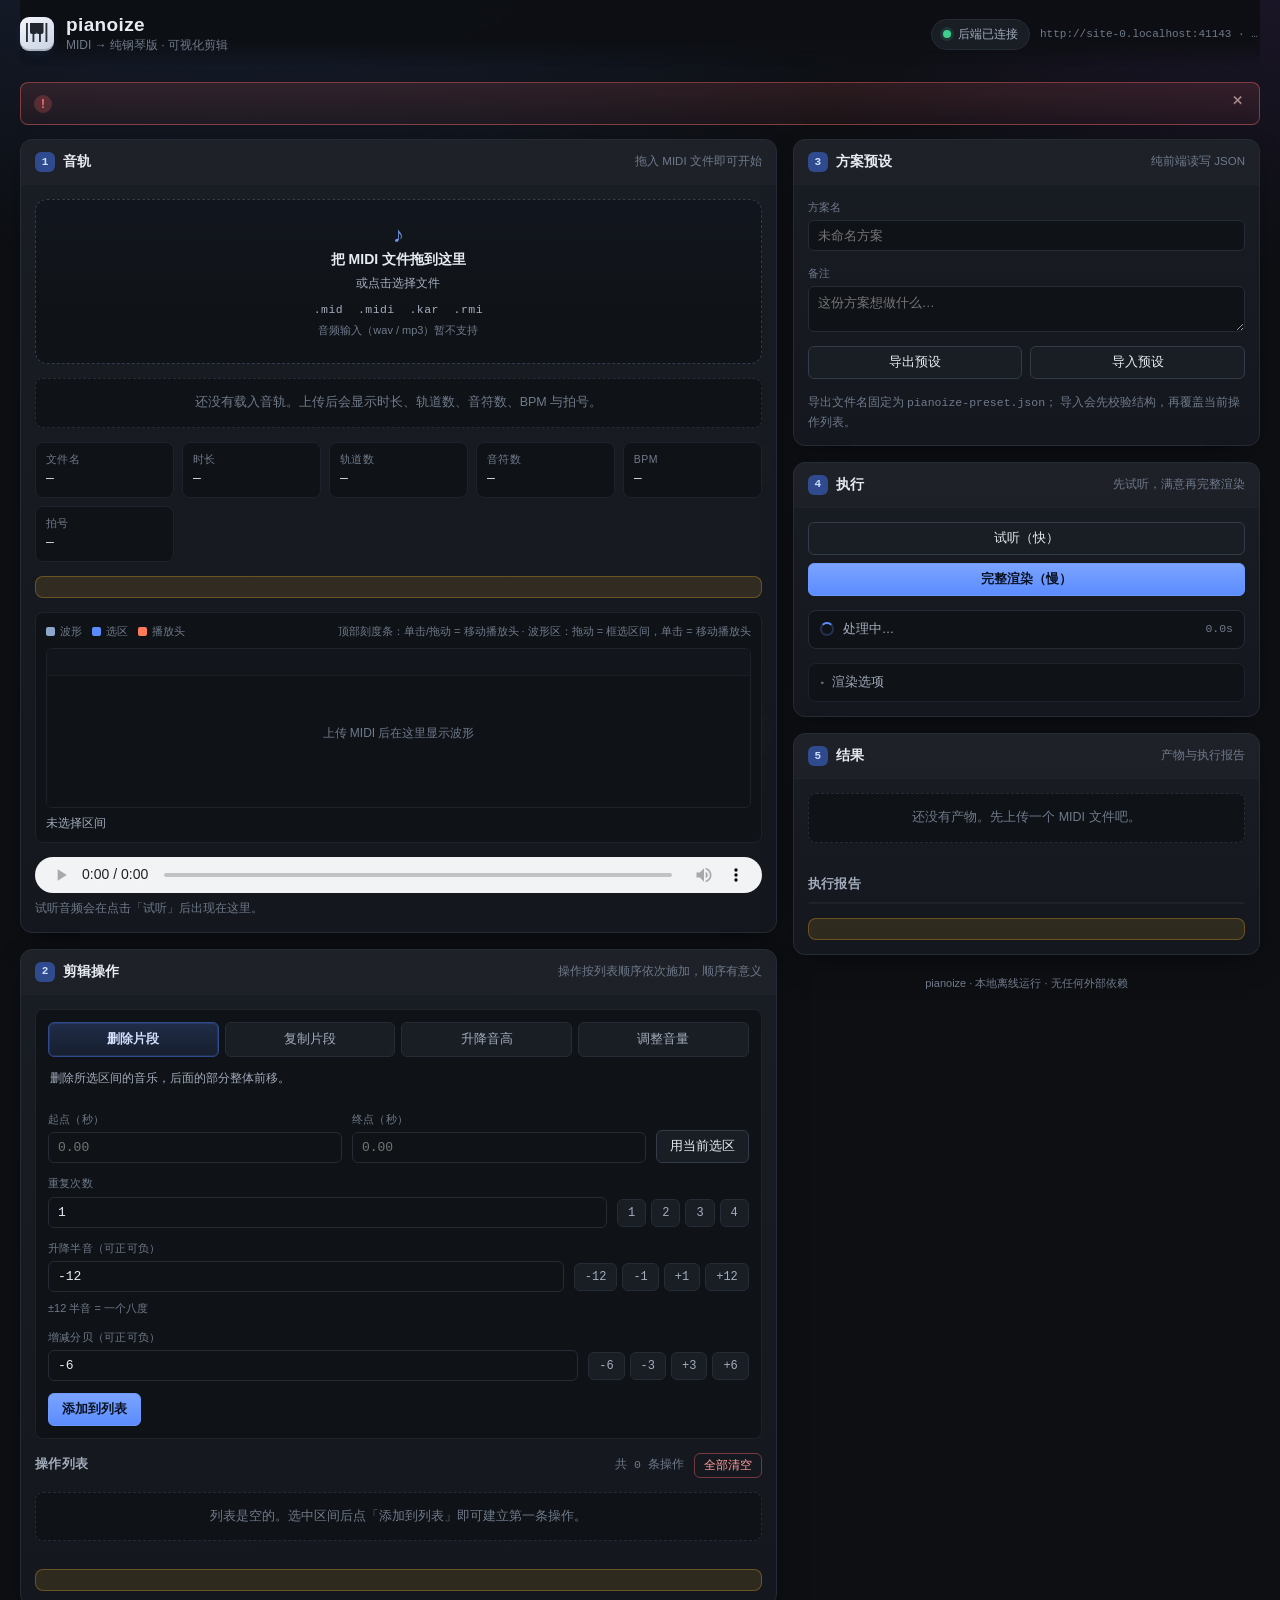
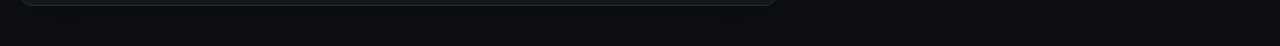
==== src/pianoize/web/static/index.html @ 484fc8a0 "﻿feat: 图形界面 + DIY 剪辑（0.2.0） 从命令行工具升级为可发布的桌面应用。  新增图形界面（pianoize-gui）： - 本地 Web UI，界面由内置 http.server " ====
<!DOCTYPE html>
<html lang="zh-CN">
<head>
<meta charset="UTF-8" />
<meta name="viewport" content="width=device-width, initial-scale=1, viewport-fit=cover" />
<title>pianoize · MIDI 转纯钢琴版</title>

<!--
  ============================================================================
  本页面必须完全离线可用：
    * 不引用任何 CDN / 外部字体 / 外部图片 / 外部 JS 库
    * 只使用同目录下的 app.css 与 app.js（相对路径）
  静态资源全部由 Python 后端原样发出，因此 API 一律走同源相对路径。
  ============================================================================
-->

<!-- 仅当本页面被 file:// 直接打开（脱离后端）时，才用这个回退地址探测后端。
     正常使用方式是让后端把本页面发出来，那时这段配置不会被使用。 -->
<meta name="pianoize-backend" content="127.0.0.1:8765" />

<!-- data: 空图标，避免浏览器自动去请求不存在的 favicon（不引入任何外部资源） -->
<link rel="icon" href="data:," />

<link rel="stylesheet" href="app.css" />
</head>

<body>
<div class="app-shell">

  <!-- ======================= 顶部 ======================= -->
  <header class="app-header">
    <div class="brand">
      <span class="brand-mark" aria-hidden="true"></span>
      <span class="brand-text">
        <span class="brand-name">pianoize</span>
        <span class="brand-sub">MIDI → 纯钢琴版 · 可视化剪辑</span>
      </span>
    </div>

    <div class="header-right">
      <!-- 后端连通状态：进入页面时探测一次，点击可重新探测 -->
      <button type="button" class="conn is-unknown" id="conn" title="点击重新探测后端">
        <span class="conn-dot" aria-hidden="true"></span>
        <span class="conn-text" id="conn-text">正在检测后端…</span>
      </button>
      <span class="conn-detail mono" id="conn-detail"></span>
    </div>
  </header>

  <!-- ======================= 全局提示 ======================= -->
  <div class="alert alert-error" id="alert-error" role="alert" hidden>
    <span class="alert-icon" aria-hidden="true">!</span>
    <span class="alert-text" id="alert-error-text"></span>
    <button type="button" class="alert-close" id="alert-error-close" aria-label="关闭错误提示">✕</button>
  </div>

  <main class="layout">

    <!-- =================== 左列：音轨 + 操作 =================== -->
    <div class="col col-main">

      <!-- ---------- 1. 音轨 ---------- -->
      <section class="card" id="card-track">
        <div class="card-head">
          <h2 class="card-title"><span class="card-badge">1</span>音轨</h2>
          <span class="card-hint">拖入 MIDI 文件即可开始</span>
        </div>

        <div class="card-body">

          <!-- 拖拽 / 点击上传区 -->
          <div class="dropzone" id="dropzone" tabindex="0" role="button"
               aria-label="拖拽或点击选择 MIDI 文件">
            <span class="dropzone-icon" aria-hidden="true">♪</span>
            <span class="dropzone-title">把 MIDI 文件拖到这里</span>
            <span class="dropzone-sub">或点击选择文件</span>
            <span class="dropzone-formats mono">.mid&nbsp; .midi&nbsp; .kar&nbsp; .rmi</span>
            <span class="dropzone-note">音频输入（wav / mp3）暂不支持</span>
            <!-- 原生文件选择框，隐藏起来由上面的区域代理点击 -->
            <input type="file" id="file-input" accept=".mid,.midi,.kar,.rmi"
                   class="sr-only" tabindex="-1" />
          </div>

          <!-- 上传进度（只在传大文件时短暂可见） -->
          <div class="progress" id="upload-progress" hidden>
            <div class="progress-bar" id="upload-progress-bar"></div>
          </div>

          <!-- 音轨元信息 -->
          <div class="empty-state" id="meta-empty">
            还没有载入音轨。上传后会显示时长、轨道数、音符数、BPM 与拍号。
          </div>

          <div class="meta-grid" id="meta-grid" hidden>
            <div class="meta-item">
              <span class="meta-label">文件名</span>
              <span class="meta-value mono" id="meta-filename">—</span>
            </div>
            <div class="meta-item">
              <span class="meta-label">时长</span>
              <span class="meta-value mono" id="meta-duration">—</span>
            </div>
            <div class="meta-item">
              <span class="meta-label">轨道数</span>
              <span class="meta-value mono" id="meta-tracks">—</span>
            </div>
            <div class="meta-item">
              <span class="meta-label">音符数</span>
              <span class="meta-value mono" id="meta-notes">—</span>
            </div>
            <div class="meta-item">
              <span class="meta-label">BPM</span>
              <span class="meta-value mono" id="meta-bpm">—</span>
            </div>
            <div class="meta-item">
              <span class="meta-label">拍号</span>
              <span class="meta-value mono" id="meta-timesig">—</span>
            </div>
          </div>

          <!-- 重复轨检测结果 -->
          <div class="dup-list" id="dup-list" hidden></div>

          <!-- 波形 -->
          <div class="wave-wrap">
            <div class="wave-toolbar">
              <span class="wave-legend">
                <span class="legend-item"><i class="legend-swatch sw-wave"></i>波形</span>
                <span class="legend-item"><i class="legend-swatch sw-sel"></i>选区</span>
                <span class="legend-item"><i class="legend-swatch sw-head"></i>播放头</span>
              </span>
              <span class="wave-help">
                顶部刻度条：单击/拖动 = 移动播放头 ·
                波形区：拖动 = 框选区间，单击 = 移动播放头
              </span>
            </div>
            <!-- 波形画布：按 devicePixelRatio 缩放绘制 -->
            <canvas id="wave-canvas" class="wave-canvas" height="160"
                    aria-label="MIDI 波形，可点击定位与框选区间"></canvas>
            <div class="selection-info mono" id="selection-info">未选择区间</div>
          </div>

          <!-- 播放器 -->
          <div class="transport">
            <audio id="player" controls preload="metadata"></audio>
            <p class="transport-note" id="transport-note">
              试听音频会在点击「试听」后出现在这里。
            </p>
          </div>

        </div>
      </section>

      <!-- ---------- 2. 剪辑操作 ---------- -->
      <section class="card" id="card-ops">
        <div class="card-head">
          <h2 class="card-title"><span class="card-badge">2</span>剪辑操作</h2>
          <span class="card-hint">操作按列表顺序依次施加，顺序有意义</span>
        </div>

        <div class="card-body">

          <!-- 新建操作 -->
          <div class="op-builder">
            <div class="kind-tabs" id="kind-tabs" role="group" aria-label="操作类型">
              <button type="button" class="kind-tab is-active" data-kind="trim">删除片段</button>
              <button type="button" class="kind-tab" data-kind="duplicate">复制片段</button>
              <button type="button" class="kind-tab" data-kind="pitch">升降音高</button>
              <button type="button" class="kind-tab" data-kind="volume">调整音量</button>
            </div>

            <div class="kind-desc" id="kind-desc">
              删除所选区间的音乐，后面的部分整体前移。
            </div>
            <!-- 实时预览：把当前表单值换算成将要发给后端的操作描述 -->
            <div class="kind-note mono" id="op-preview"></div>

            <div class="field-row">
              <label class="field">
                <span class="field-label">起点（秒）</span>
                <input type="number" class="num-input mono" id="op-start"
                       step="0.01" min="0" placeholder="0.00" inputmode="decimal" />
              </label>
              <label class="field">
                <span class="field-label">终点（秒）</span>
                <input type="number" class="num-input mono" id="op-end"
                       step="0.01" min="0" placeholder="0.00" inputmode="decimal" />
              </label>
              <button type="button" class="btn btn-ghost btn-inline" id="btn-use-selection"
                      title="把波形上框选的区间填入起点/终点">
                用当前选区
              </button>
            </div>

            <!-- duplicate 专属：重复次数 -->
            <div class="kind-extra" data-for="duplicate" hidden>
              <div class="field-row">
                <label class="field">
                  <span class="field-label">重复次数</span>
                  <input type="number" class="num-input mono" id="op-repeat"
                         step="1" min="1" value="1" inputmode="numeric" />
                </label>
                <div class="quick-row">
                  <button type="button" class="quick-btn" data-target="op-repeat" data-value="1">1</button>
                  <button type="button" class="quick-btn" data-target="op-repeat" data-value="2">2</button>
                  <button type="button" class="quick-btn" data-target="op-repeat" data-value="3">3</button>
                  <button type="button" class="quick-btn" data-target="op-repeat" data-value="4">4</button>
                </div>
              </div>
            </div>

            <!-- pitch 专属：半音数 -->
            <div class="kind-extra" data-for="pitch" hidden>
              <div class="field-row">
                <label class="field">
                  <span class="field-label">升降半音（可正可负）</span>
                  <input type="number" class="num-input mono" id="op-semitones"
                         step="1" value="-12" inputmode="numeric" />
                </label>
                <div class="quick-row">
                  <button type="button" class="quick-btn" data-target="op-semitones" data-value="-12">-12</button>
                  <button type="button" class="quick-btn" data-target="op-semitones" data-value="-1">-1</button>
                  <button type="button" class="quick-btn" data-target="op-semitones" data-value="1">+1</button>
                  <button type="button" class="quick-btn" data-target="op-semitones" data-value="12">+12</button>
                </div>
              </div>
              <div class="kind-note" id="semitone-note">±12 半音 = 一个八度</div>
            </div>

            <!-- volume 专属：分贝数 -->
            <div class="kind-extra" data-for="volume" hidden>
              <div class="field-row">
                <label class="field">
                  <span class="field-label">增减分贝（可正可负）</span>
                  <input type="number" class="num-input mono" id="op-db"
                         step="0.5" value="-6" inputmode="decimal" />
                </label>
                <div class="quick-row">
                  <button type="button" class="quick-btn" data-target="op-db" data-value="-6">-6</button>
                  <button type="button" class="quick-btn" data-target="op-db" data-value="-3">-3</button>
                  <button type="button" class="quick-btn" data-target="op-db" data-value="3">+3</button>
                  <button type="button" class="quick-btn" data-target="op-db" data-value="6">+6</button>
                </div>
              </div>
            </div>

            <div class="builder-actions">
              <button type="button" class="btn btn-primary" id="btn-add-op">添加到列表</button>
              <span class="form-error" id="op-error"></span>
            </div>
          </div>

          <!-- 操作列表 -->
          <div class="op-list-head">
            <h3 class="sub-title">操作列表</h3>
            <span class="ops-summary" id="ops-summary">共 0 条操作</span>
            <button type="button" class="btn btn-danger btn-small" id="btn-clear-ops">
              全部清空
            </button>
          </div>

          <div class="empty-state" id="op-empty">
            列表是空的。选中区间后点「添加到列表」即可建立第一条操作。
          </div>

          <div class="op-list" id="op-list"></div>

          <!-- 客户端预校验提示（与后端 validate_against_duration 同口径） -->
          <div class="warn-box" id="op-warnings" hidden></div>

        </div>
      </section>

    </div>

    <!-- =================== 右列：预设 + 执行 + 结果 =================== -->
    <div class="col col-side">

      <!-- ---------- 3. 方案预设 ---------- -->
      <section class="card">
        <div class="card-head">
          <h2 class="card-title"><span class="card-badge">3</span>方案预设</h2>
          <span class="card-hint">纯前端读写 JSON</span>
        </div>
        <div class="card-body">
          <label class="field">
            <span class="field-label">方案名</span>
            <input type="text" id="preset-name" placeholder="未命名方案" />
          </label>
          <label class="field">
            <span class="field-label">备注</span>
            <textarea id="preset-note" rows="2" placeholder="这份方案想做什么…"></textarea>
          </label>
          <div class="preset-actions">
            <button type="button" class="btn btn-ghost" id="btn-export-preset">导出预设</button>
            <button type="button" class="btn btn-ghost" id="btn-import-preset">导入预设</button>
            <input type="file" id="preset-file" accept=".json,application/json"
                   class="sr-only" tabindex="-1" />
          </div>
          <p class="card-foot">
            导出文件名固定为 <span class="mono">pianoize-preset.json</span>；
            导入会先校验结构，再覆盖当前操作列表。
          </p>
        </div>
      </section>

      <!-- ---------- 4. 执行 ---------- -->
      <section class="card">
        <div class="card-head">
          <h2 class="card-title"><span class="card-badge">4</span>执行</h2>
          <span class="card-hint">先试听，满意再完整渲染</span>
        </div>
        <div class="card-body">

          <div class="exec-actions">
            <button type="button" class="btn btn-ghost btn-block" id="btn-preview">
              试听（快）
            </button>
            <button type="button" class="btn btn-primary btn-block" id="btn-render">
              完整渲染（慢）
            </button>
          </div>

          <!-- 忙碌状态 -->
          <div class="busy" id="busy" hidden>
            <span class="spinner" aria-hidden="true"></span>
            <span class="busy-text" id="busy-text">处理中…</span>
            <span class="busy-timer mono" id="busy-timer">0.0s</span>
          </div>

          <!-- 渲染选项（折叠面板） -->
          <details class="options">
            <summary>渲染选项</summary>
            <div class="opt-body">

              <div class="opt-group">
                <span class="opt-label">输出格式</span>
                <div class="check-row">
                  <label class="check-item"><input type="checkbox" name="fmt" value="mp3" checked /><span>mp3</span></label>
                  <label class="check-item"><input type="checkbox" name="fmt" value="flac" /><span>flac</span></label>
                  <label class="check-item"><input type="checkbox" name="fmt" value="wav" /><span>wav</span></label>
                  <label class="check-item"><input type="checkbox" name="fmt" value="ogg" /><span>ogg</span></label>
                </div>
              </div>

              <div class="opt-grid">
                <label class="field">
                  <span class="field-label">位深</span>
                  <select id="opt-bitdepth">
                    <option value="16">16 bit</option>
                    <option value="24" selected>24 bit</option>
                  </select>
                </label>

                <label class="field">
                  <span class="field-label">目标响度</span>
                  <select id="opt-lufs">
                    <option value="-9">-9 LUFS（响）</option>
                    <option value="-14" selected>-14 LUFS（标准）</option>
                    <option value="-16">-16 LUFS（保守）</option>
                    <option value="-23">-23 LUFS（广播）</option>
                  </select>
                </label>

                <label class="field">
                  <span class="field-label">钢琴音色</span>
                  <select id="opt-piano">
                    <option value="piano" selected>piano（标准）</option>
                    <option value="bright">bright（明亮）</option>
                    <option value="rhodes">rhodes（电钢）</option>
                    <option value="harpsichord">harpsichord（拨弦古钢琴）</option>
                    <option value="clav">clav（击弦古钢琴）</option>
                  </select>
                </label>

                <label class="field">
                  <span class="field-label">重复轨处理</span>
                  <select id="opt-dropdup">
                    <option value="auto" selected>auto（自动去重）</option>
                    <option value="none">none（全部保留）</option>
                  </select>
                </label>
              </div>

              <div class="check-row">
                <label class="check-item"><input type="checkbox" id="opt-score" checked /><span>导出乐谱 PDF</span></label>
                <label class="check-item"><input type="checkbox" id="opt-pdf" checked /><span>生成排版 PDF</span></label>
              </div>

              <p class="card-foot">
                「试听」只出音频，速度快；「完整渲染」会连同音频、MIDI、乐谱一起产出，可能需要几十秒。
              </p>
            </div>
          </details>

        </div>
      </section>

      <!-- ---------- 5. 结果 ---------- -->
      <section class="card">
        <div class="card-head">
          <h2 class="card-title"><span class="card-badge">5</span>结果</h2>
          <span class="card-hint">产物与执行报告</span>
        </div>
        <div class="card-body">

          <div class="empty-state" id="result-empty">
            还没有产物。执行「试听」或「完整渲染」后会列在这里。
          </div>

          <div class="result-files" id="result-files" hidden></div>

          <div class="result-score" id="result-score" hidden>
            <button type="button" class="btn btn-ghost btn-block" id="btn-open-score">
              打开乐谱 PDF
            </button>
          </div>

          <!-- 执行报告：把后端返回的 report 数组渲染成表格 -->
          <div class="report-wrap" id="report-wrap" hidden>
            <h3 class="sub-title">执行报告</h3>
            <div class="table-scroll">
              <table class="report-table" id="report-table"></table>
            </div>
          </div>

          <!-- 警告 -->
          <div class="warn-box" id="warnings-wrap" hidden></div>

          <!-- 渲染日志 -->
          <details class="log-details" id="log-wrap" hidden>
            <summary>渲染日志</summary>
            <pre class="log-box mono" id="log-text"></pre>
          </details>

        </div>
      </section>

      <p class="app-foot">
        pianoize · 本地离线运行 · 无任何外部依赖
      </p>

    </div>
  </main>
</div>

<!-- 轻量浮层提示 -->
<div class="toast" id="toast" role="status" aria-live="polite" hidden></div>

<script src="app.js" defer></script>
</body>
</html>
---- src/pianoize/web/static/app.css ----
/* ============================================================================
 * pianoize · 深色主题样式
 *
 * 设计原则：
 *   1. 只用系统字体与 CSS 绘制，零外部资源（可完全离线运行）。
 *   2. 所有颜色、圆角、间距集中在 :root 变量里，方便统一改主题。
 *   3. 布局用 grid + minmax，窄屏自动塌成单列。
 *
 * 注意：app.js 绘制波形时会用 getComputedStyle 读取下面 --wave-* / --sel-* /
 *      --playhead 等变量，所以「配色只在这一个文件里改」这一点是成立的。
 * ========================================================================== */

:root {
  /* ---- 底色层次：越往上层越亮 ---- */
  --bg:            #0d0f13;
  --bg-grad:       radial-gradient(1200px 600px at 18% -12%, #172033 0%, transparent 62%),
                   radial-gradient(900px 500px at 100% 0%, #1a1526 0%, transparent 55%);
  --panel:         #14171d;
  --panel-2:       #191d24;
  --panel-3:       #1f242c;
  --panel-inset:   #0f1216;

  /* ---- 描边 ---- */
  --border:        #262c36;
  --border-soft:   #1e232b;
  --border-strong: #333b48;

  /* ---- 文字 ---- */
  --text:          #e7ebf2;
  --text-dim:      #a3adbd;
  --text-mute:     #6f7a8b;

  /* ---- 强调色 ---- */
  --accent:        #5b8cff;
  --accent-hi:     #7ba3ff;
  --accent-dim:    #2f4a8f;
  --accent-glow:   rgba(91, 140, 255, 0.28);

  --ok:            #3ecf8e;
  --ok-dim:        rgba(62, 207, 142, 0.14);
  --warn:          #f0b429;
  --warn-dim:      rgba(240, 180, 41, 0.12);
  --err:           #ff6b6b;
  --err-dim:       rgba(255, 107, 107, 0.12);

  /* ---- 波形专用（app.js 会读取这几个） ---- */
  --wave-bg:       #0f1217;
  --wave-bar:      #4a566a;
  --wave-bar-hi:   #8ea6cc;
  --grid-line:     rgba(255, 255, 255, 0.05);
  --axis-text:     #6f7a8b;
  --ruler-bg:      #12161c;
  --playhead:      #ff7a59;
  --played-veil:   rgba(255, 255, 255, 0.045);
  --sel-fill:      rgba(91, 140, 255, 0.20);
  --sel-edge:      #5b8cff;

  /* ---- 形状与阴影 ---- */
  --radius:        12px;
  --radius-sm:     8px;
  --radius-xs:     6px;
  --shadow-1:      0 1px 2px rgba(0, 0, 0, 0.4);
  --shadow-2:      0 10px 30px -12px rgba(0, 0, 0, 0.7);

  /* ---- 字体：全部是系统自带，无外链 ---- */
  --font: -apple-system, BlinkMacSystemFont, "Segoe UI", "Microsoft YaHei UI",
          "Microsoft YaHei", "PingFang SC", "Hiragino Sans GB", "Source Han Sans SC",
          "Noto Sans CJK SC", sans-serif;
  --mono: ui-monospace, SFMono-Regular, "SF Mono", Consolas, "Cascadia Mono",
          "Liberation Mono", "Courier New", monospace;
}

/* ============================ 基础重置 ============================ */

*, *::before, *::after { box-sizing: border-box; }

html, body { height: 100%; }

body {
  margin: 0;
  background-color: var(--bg);
  background-image: var(--bg-grad);
  background-repeat: no-repeat;
  background-attachment: fixed;
  color: var(--text);
  font-family: var(--font);
  font-size: 14px;
  line-height: 1.55;
  -webkit-font-smoothing: antialiased;
  text-rendering: optimizeLegibility;
}

h1, h2, h3, p { margin: 0; }

button { font-family: inherit; font-size: inherit; }

/* 统一可见焦点环，键盘操作时才有存在感 */
:focus-visible {
  outline: 2px solid var(--accent);
  outline-offset: 2px;
  border-radius: var(--radius-xs);
}

.mono { font-family: var(--mono); font-variant-numeric: tabular-nums; }

/* 视觉隐藏但仍可被辅助技术读到 */
.sr-only {
  position: absolute !important;
  width: 1px; height: 1px;
  padding: 0; margin: -1px;
  overflow: hidden;
  clip: rect(0 0 0 0);
  white-space: nowrap;
  border: 0;
}

/* ============================ 外壳与顶栏 ============================ */

.app-shell {
  max-width: 1560px;
  margin: 0 auto;
  padding: 0 20px 40px;
}

.app-header {
  position: sticky;
  top: 0;
  z-index: 30;
  display: flex;
  align-items: center;
  justify-content: space-between;
  gap: 16px;
  flex-wrap: wrap;
  padding: 14px 0 12px;
  margin-bottom: 16px;
  background: linear-gradient(180deg, rgba(13, 15, 19, 0.96) 62%, rgba(13, 15, 19, 0));
  backdrop-filter: blur(8px);
}

.brand { display: flex; align-items: center; gap: 12px; min-width: 0; }

/* 用纯 CSS 画一个钢琴键样式的小标志 */
.brand-mark {
  position: relative;
  flex: none;
  width: 34px; height: 34px;
  border-radius: 9px;
  background: linear-gradient(150deg, #f4f6fa 0%, #c8d2e4 100%);
  box-shadow: inset 0 -2px 0 rgba(0, 0, 0, 0.18), 0 4px 14px -6px var(--accent-glow);
}
.brand-mark::before {
  content: "";
  position: absolute;
  inset: 6px 6px 9px;
  background-image:
    linear-gradient(90deg, #2a2f3a 0 1.5px, transparent 1.5px 100%);
  background-size: 6.5px 100%;
}
.brand-mark::after {
  content: "";
  position: absolute;
  left: 10px; top: 6px;
  width: 7px; height: 11px;
  border-radius: 0 0 2px 2px;
  background: #22262f;
  box-shadow: 6.5px 0 0 #22262f;
}

.brand-text { display: flex; flex-direction: column; min-width: 0; }
.brand-name {
  font-size: 19px;
  font-weight: 650;
  letter-spacing: 0.02em;
  line-height: 1.15;
}
.brand-sub {
  font-size: 12px;
  color: var(--text-mute);
  white-space: nowrap;
  overflow: hidden;
  text-overflow: ellipsis;
}

.header-right { display: flex; align-items: center; gap: 10px; }

.conn {
  display: inline-flex;
  align-items: center;
  gap: 7px;
  padding: 6px 11px;
  background: var(--panel-2);
  border: 1px solid var(--border);
  border-radius: 999px;
  color: var(--text-dim);
  font-size: 12px;
  cursor: pointer;
  transition: border-color 0.15s, color 0.15s, background 0.15s;
}
.conn:hover { border-color: var(--border-strong); color: var(--text); }

.conn-dot {
  width: 8px; height: 8px;
  border-radius: 50%;
  background: var(--text-mute);
  flex: none;
}
.conn.is-on  .conn-dot { background: var(--ok);   box-shadow: 0 0 0 3px var(--ok-dim); }
.conn.is-off .conn-dot { background: var(--err);  box-shadow: 0 0 0 3px var(--err-dim); }
.conn.is-unknown .conn-dot {
  background: var(--warn);
  animation: pulse 1.4s ease-in-out infinite;
}
@keyframes pulse { 0%, 100% { opacity: 1; } 50% { opacity: 0.3; } }

.conn-detail {
  font-size: 11px;
  color: var(--text-mute);
  max-width: 220px;
  overflow: hidden;
  text-overflow: ellipsis;
  white-space: nowrap;
}

/* ============================ 提示条 ============================ */

.alert {
  display: flex;
  align-items: flex-start;
  gap: 10px;
  margin-bottom: 14px;
  padding: 11px 13px;
  border-radius: var(--radius-sm);
  border: 1px solid var(--border-strong);
  background: var(--panel-2);
  font-size: 13px;
}
.alert-error {
  border-color: rgba(255, 107, 107, 0.42);
  background: linear-gradient(180deg, rgba(255, 107, 107, 0.13), rgba(255, 107, 107, 0.06));
  color: #ffd9d9;
}
.alert-icon {
  flex: none;
  display: grid;
  place-items: center;
  width: 18px; height: 18px;
  margin-top: 1px;
  border-radius: 50%;
  background: rgba(255, 107, 107, 0.22);
  color: var(--err);
  font-weight: 700;
  font-size: 12px;
}
.alert-text { flex: 1; min-width: 0; word-break: break-word; }
.alert-close {
  flex: none;
  background: none;
  border: 0;
  color: inherit;
  opacity: 0.6;
  cursor: pointer;
  padding: 0 2px;
  font-size: 12px;
}
.alert-close:hover { opacity: 1; }

/* ============================ 布局 ============================ */

.layout {
  display: grid;
  grid-template-columns: minmax(0, 1.62fr) minmax(330px, 1fr);
  gap: 16px;
  align-items: start;
}

.col { display: flex; flex-direction: column; gap: 16px; min-width: 0; }
.col-side { position: sticky; top: 72px; }

/* ============================ 卡片 ============================ */

.card {
  background: linear-gradient(180deg, var(--panel-2) 0%, var(--panel) 100%);
  border: 1px solid var(--border);
  border-radius: var(--radius);
  box-shadow: var(--shadow-2);
  overflow: hidden;
}

.card-head {
  display: flex;
  align-items: center;
  gap: 10px;
  flex-wrap: wrap;
  padding: 11px 14px;
  background: rgba(255, 255, 255, 0.018);
  border-bottom: 1px solid var(--border-soft);
}

.card-title {
  display: inline-flex;
  align-items: center;
  gap: 8px;
  font-size: 14px;
  font-weight: 620;
  letter-spacing: 0.01em;
}

.card-badge {
  display: grid;
  place-items: center;
  width: 20px; height: 20px;
  border-radius: 6px;
  background: var(--accent-dim);
  color: #cfe0ff;
  font-size: 11px;
  font-weight: 700;
  font-family: var(--mono);
}

.card-hint {
  margin-left: auto;
  font-size: 11.5px;
  color: var(--text-mute);
}

.card-body {
  display: flex;
  flex-direction: column;
  gap: 14px;
  padding: 14px;
}

.sub-title {
  font-size: 12.5px;
  font-weight: 620;
  color: var(--text-dim);
  text-transform: none;
  letter-spacing: 0.02em;
}

.card-foot {
  font-size: 11.5px;
  line-height: 1.6;
  color: var(--text-mute);
}

.empty-state {
  padding: 14px;
  border: 1px dashed var(--border);
  border-radius: var(--radius-sm);
  background: var(--panel-inset);
  color: var(--text-mute);
  font-size: 12.5px;
  text-align: center;
}

/* ============================ 上传区 ============================ */

.dropzone {
  position: relative;
  display: flex;
  flex-direction: column;
  align-items: center;
  gap: 3px;
  padding: 24px 16px;
  border: 1.5px dashed var(--border-strong);
  border-radius: var(--radius);
  background:
    linear-gradient(180deg, rgba(91, 140, 255, 0.04), transparent 70%),
    var(--panel-inset);
  cursor: pointer;
  text-align: center;
  transition: border-color 0.16s, background 0.16s, transform 0.16s;
}
.dropzone:hover { border-color: var(--accent-dim); }

/* 拖拽悬停高亮 */
.dropzone.is-over {
  border-color: var(--accent);
  background:
    linear-gradient(180deg, rgba(91, 140, 255, 0.16), rgba(91, 140, 255, 0.04)),
    var(--panel-inset);
  transform: translateY(-1px);
  box-shadow: 0 0 0 4px var(--accent-glow);
}
.dropzone.is-busy { opacity: 0.6; pointer-events: none; }

.dropzone-icon {
  font-size: 22px;
  line-height: 1;
  color: var(--accent-hi);
  opacity: 0.9;
}
.dropzone-title { font-size: 14px; font-weight: 600; }
.dropzone-sub { font-size: 12px; color: var(--text-dim); }
.dropzone-formats {
  margin-top: 6px;
  font-size: 11.5px;
  color: var(--text-dim);
  letter-spacing: 0.04em;
}
.dropzone-note { font-size: 11px; color: var(--text-mute); }

/* ============================ 进度条 ============================ */

.progress {
  height: 5px;
  border-radius: 999px;
  background: var(--panel-inset);
  overflow: hidden;
  border: 1px solid var(--border-soft);
}
.progress-bar {
  height: 100%;
  width: 0%;
  border-radius: 999px;
  background: linear-gradient(90deg, var(--accent), var(--accent-hi));
  transition: width 0.15s linear;
}

/* ============================ 元信息 ============================ */

.meta-grid {
  display: grid;
  grid-template-columns: repeat(auto-fit, minmax(128px, 1fr));
  gap: 8px;
}
.meta-item {
  display: flex;
  flex-direction: column;
  gap: 2px;
  padding: 8px 10px;
  border-radius: var(--radius-sm);
  background: var(--panel-inset);
  border: 1px solid var(--border-soft);
  min-width: 0;
}
.meta-label { font-size: 10.5px; color: var(--text-mute); letter-spacing: 0.04em; }
.meta-value {
  font-size: 13px;
  color: var(--text);
  white-space: nowrap;
  overflow: hidden;
  text-overflow: ellipsis;
}

/* ============================ 重复轨 ============================ */

.dup-list {
  display: flex;
  flex-direction: column;
  gap: 6px;
  padding: 10px;
  border-radius: var(--radius-sm);
  background: var(--warn-dim);
  border: 1px solid rgba(240, 180, 41, 0.3);
}
.dup-item { font-size: 12px; color: #ffe3a8; }
.dup-item .mono { color: #fff1cd; }

/* ============================ 波形 ============================ */

.wave-wrap {
  display: flex;
  flex-direction: column;
  gap: 7px;
  padding: 10px;
  border-radius: var(--radius-sm);
  background: var(--panel-inset);
  border: 1px solid var(--border-soft);
}

.wave-toolbar {
  display: flex;
  align-items: center;
  gap: 12px;
  flex-wrap: wrap;
  font-size: 11px;
  color: var(--text-mute);
}
.wave-legend { display: inline-flex; gap: 10px; flex-wrap: wrap; }
.legend-item { display: inline-flex; align-items: center; gap: 5px; }
.legend-swatch {
  width: 9px; height: 9px;
  border-radius: 2px;
  display: inline-block;
}
.sw-wave { background: var(--wave-bar-hi); }
.sw-sel  { background: var(--sel-edge); }
.sw-head { background: var(--playhead); }
.wave-help { margin-left: auto; text-align: right; }

.wave-canvas {
  display: block;
  width: 100%;
  height: 160px;
  border-radius: var(--radius-xs);
  background: var(--wave-bg);
  border: 1px solid var(--border-soft);
  cursor: crosshair;
  /* 关键：阻止触屏拖动时页面跟着滚动，否则手机上没法框选 */
  touch-action: none;
  user-select: none;
}

.selection-info {
  font-size: 11.5px;
  color: var(--text-dim);
  min-height: 17px;
}
.selection-info.has-sel { color: var(--accent-hi); }

.transport { display: flex; flex-direction: column; gap: 7px; }
.transport audio { width: 100%; height: 36px; }
.transport-note { font-size: 11.5px; color: var(--text-mute); }

/* ============================ 表单控件 ============================ */

.field {
  display: flex;
  flex-direction: column;
  gap: 4px;
  min-width: 0;
}
.field-label { font-size: 11px; color: var(--text-mute); letter-spacing: 0.02em; }

input[type="text"],
input[type="number"],
textarea,
select {
  width: 100%;
  padding: 7px 9px;
  background: var(--panel-inset);
  border: 1px solid var(--border);
  border-radius: var(--radius-xs);
  color: var(--text);
  font-family: inherit;
  font-size: 13px;
  transition: border-color 0.15s, box-shadow 0.15s;
}
input.num-input { font-family: var(--mono); }

input[type="text"]:focus,
input[type="number"]:focus,
textarea:focus,
select:focus {
  outline: none;
  border-color: var(--accent);
  box-shadow: 0 0 0 3px var(--accent-glow);
}

textarea { resize: vertical; min-height: 44px; }

/* 去掉 number 输入的上下箭头，避免和右侧快捷按钮视觉打架 */
input[type="number"]::-webkit-outer-spin-button,
input[type="number"]::-webkit-inner-spin-button { -webkit-appearance: none; margin: 0; }
input[type="number"] { -moz-appearance: textfield; appearance: textfield; }

select {
  appearance: none;
  background-image:
    linear-gradient(45deg, transparent 50%, var(--text-mute) 50%),
    linear-gradient(135deg, var(--text-mute) 50%, transparent 50%);
  background-position: calc(100% - 15px) 50%, calc(100% - 10px) 50%;
  background-size: 5px 5px, 5px 5px;
  background-repeat: no-repeat;
  padding-right: 28px;
}

/* ============================ 按钮 ============================ */

.btn {
  display: inline-flex;
  align-items: center;
  justify-content: center;
  gap: 6px;
  padding: 7px 13px;
  border-radius: var(--radius-xs);
  border: 1px solid var(--border-strong);
  background: var(--panel-3);
  color: var(--text);
  font-size: 12.5px;
  font-weight: 550;
  cursor: pointer;
  white-space: nowrap;
  transition: background 0.15s, border-color 0.15s, color 0.15s, transform 0.08s;
}
.btn:hover:not(:disabled) { background: #262c36; border-color: #414a5a; }
.btn:active:not(:disabled) { transform: translateY(1px); }

.btn-primary {
  background: linear-gradient(180deg, var(--accent-hi), var(--accent));
  border-color: #6d99ff;
  color: #08111f;
  font-weight: 640;
}
.btn-primary:hover:not(:disabled) {
  background: linear-gradient(180deg, #90b1ff, var(--accent-hi));
  border-color: #90b1ff;
}

.btn-ghost { background: var(--panel-2); }
.btn-ghost:hover:not(:disabled) { background: var(--panel-3); }

.btn-danger {
  background: transparent;
  border-color: rgba(255, 107, 107, 0.4);
  color: #ff9d9d;
}
.btn-danger:hover:not(:disabled) {
  background: var(--err-dim);
  border-color: var(--err);
  color: #ffc4c4;
}

.btn-block { width: 100%; }
.btn-small { padding: 4px 9px; font-size: 11.5px; }
.btn-inline { align-self: flex-end; }

.btn:disabled {
  opacity: 0.48;
  cursor: not-allowed;
  transform: none;
}

/* 极小的图标按钮（列表里的上移/下移/删除） */
.icon-btn {
  display: grid;
  place-items: center;
  width: 24px; height: 24px;
  padding: 0;
  border-radius: var(--radius-xs);
  border: 1px solid var(--border);
  background: var(--panel-2);
  color: var(--text-dim);
  cursor: pointer;
  font-size: 12px;
  line-height: 1;
  transition: background 0.14s, color 0.14s, border-color 0.14s;
}
.icon-btn:hover:not(:disabled) { background: var(--panel-3); color: var(--text); border-color: var(--border-strong); }
.icon-btn:disabled { opacity: 0.3; cursor: not-allowed; }
.icon-btn.is-danger:hover:not(:disabled) { color: #ff9d9d; border-color: rgba(255, 107, 107, 0.5); }

/* ============================ 新建操作 ============================ */

.op-builder {
  display: flex;
  flex-direction: column;
  gap: 12px;
  padding: 12px;
  border-radius: var(--radius-sm);
  background: var(--panel-inset);
  border: 1px solid var(--border-soft);
}

.kind-tabs {
  display: grid;
  grid-template-columns: repeat(4, minmax(0, 1fr));
  gap: 6px;
}
.kind-tab {
  padding: 8px 6px;
  border-radius: var(--radius-xs);
  border: 1px solid var(--border);
  background: var(--panel-2);
  color: var(--text-dim);
  font-size: 12.5px;
  cursor: pointer;
  transition: all 0.15s;
}
.kind-tab:hover { color: var(--text); border-color: var(--border-strong); }
.kind-tab.is-active {
  background: linear-gradient(180deg, rgba(91, 140, 255, 0.22), rgba(91, 140, 255, 0.1));
  border-color: var(--accent-dim);
  color: #d3e1ff;
  font-weight: 600;
  box-shadow: inset 0 0 0 1px rgba(91, 140, 255, 0.16);
}

.kind-desc {
  font-size: 12px;
  color: var(--text-dim);
  padding-left: 2px;
}

.kind-extra { display: flex; flex-direction: column; gap: 8px; }
.kind-note { font-size: 11px; color: var(--text-mute); }

.field-row {
  display: flex;
  align-items: flex-end;
  gap: 10px;
  flex-wrap: wrap;
}
.field-row > .field { flex: 1 1 132px; }

.quick-row {
  display: flex;
  gap: 5px;
  align-items: center;
  flex-wrap: wrap;
  padding-bottom: 1px;
}
.quick-btn {
  padding: 6px 10px;
  border-radius: var(--radius-xs);
  border: 1px solid var(--border);
  background: var(--panel-2);
  color: var(--text-dim);
  font-family: var(--mono);
  font-size: 12px;
  cursor: pointer;
  transition: all 0.14s;
}
.quick-btn:hover { color: var(--text); border-color: var(--accent-dim); background: var(--panel-3); }
.quick-btn:active { transform: translateY(1px); }

.builder-actions {
  display: flex;
  align-items: center;
  gap: 12px;
  flex-wrap: wrap;
}

.form-error {
  font-size: 12px;
  color: #ff9d9d;
  min-height: 18px;
}

/* ============================ 操作列表 ============================ */

.op-list-head {
  display: flex;
  align-items: center;
  gap: 10px;
  flex-wrap: wrap;
}
.ops-summary {
  margin-left: auto;
  font-size: 11.5px;
  color: var(--text-mute);
  font-family: var(--mono);
}

.op-list { display: flex; flex-direction: column; gap: 6px; }

.op-row {
  display: flex;
  align-items: center;
  gap: 10px;
  padding: 8px 10px;
  border-radius: var(--radius-sm);
  background: var(--panel-inset);
  border: 1px solid var(--border-soft);
  transition: border-color 0.15s, background 0.15s;
}
.op-row:hover { border-color: var(--border-strong); background: #12161c; }

.op-index {
  flex: none;
  display: grid;
  place-items: center;
  width: 22px; height: 22px;
  border-radius: 6px;
  background: var(--panel-3);
  border: 1px solid var(--border);
  color: var(--text-dim);
  font-family: var(--mono);
  font-size: 11px;
}

.op-main { flex: 1; min-width: 0; display: flex; flex-direction: column; gap: 1px; }
.op-text { font-size: 12.5px; color: var(--text); word-break: break-word; }
.op-sub { font-size: 11px; color: var(--text-mute); font-family: var(--mono); }

.op-kind-tag {
  flex: none;
  padding: 2px 7px;
  border-radius: 999px;
  font-size: 10.5px;
  letter-spacing: 0.02em;
  border: 1px solid var(--border-strong);
  background: var(--panel-3);
  color: var(--text-dim);
}
.op-kind-tag[data-kind="trim"]      { border-color: rgba(255, 107, 107, 0.4); color: #ff9d9d; }
.op-kind-tag[data-kind="duplicate"] { border-color: rgba(62, 207, 142, 0.4); color: #7fe3b6; }
.op-kind-tag[data-kind="pitch"]     { border-color: rgba(91, 140, 255, 0.45); color: #a8c4ff; }
.op-kind-tag[data-kind="volume"]    { border-color: rgba(240, 180, 41, 0.4); color: #f3ce7c; }

.op-actions { flex: none; display: flex; gap: 4px; }

/* ============================ 预设区 ============================ */

.preset-actions {
  display: grid;
  grid-template-columns: 1fr 1fr;
  gap: 8px;
}

/* ============================ 执行区 ============================ */

.exec-actions { display: flex; flex-direction: column; gap: 8px; }

.busy {
  display: flex;
  align-items: center;
  gap: 9px;
  padding: 9px 11px;
  border-radius: var(--radius-sm);
  background: var(--panel-inset);
  border: 1px solid var(--border);
  font-size: 12.5px;
  color: var(--text-dim);
}
.busy-text { flex: 1; min-width: 0; }
.busy-timer { color: var(--text-mute); font-size: 11.5px; }

.spinner {
  flex: none;
  width: 14px; height: 14px;
  border-radius: 50%;
  border: 2px solid rgba(91, 140, 255, 0.25);
  border-top-color: var(--accent);
  animation: spin 0.7s linear infinite;
}
@keyframes spin { to { transform: rotate(360deg); } }

/* 折叠面板 */
.options, .log-details {
  border: 1px solid var(--border-soft);
  border-radius: var(--radius-sm);
  background: var(--panel-inset);
  overflow: hidden;
}
.options > summary, .log-details > summary {
  padding: 9px 11px;
  cursor: pointer;
  font-size: 12.5px;
  color: var(--text-dim);
  list-style: none;
  display: flex;
  align-items: center;
  gap: 7px;
  user-select: none;
}
.options > summary::-webkit-details-marker,
.log-details > summary::-webkit-details-marker { display: none; }
.options > summary::before, .log-details > summary::before {
  content: "▸";
  font-size: 10px;
  color: var(--text-mute);
  transition: transform 0.15s;
}
.options[open] > summary::before,
.log-details[open] > summary::before { transform: rotate(90deg); }
.options > summary:hover, .log-details > summary:hover { color: var(--text); }

.opt-body {
  display: flex;
  flex-direction: column;
  gap: 12px;
  padding: 0 11px 12px;
}
.opt-group { display: flex; flex-direction: column; gap: 6px; }
.opt-label { font-size: 11px; color: var(--text-mute); }

.opt-grid {
  display: grid;
  grid-template-columns: repeat(auto-fit, minmax(140px, 1fr));
  gap: 10px;
}

.check-row { display: flex; gap: 14px; flex-wrap: wrap; }
.check-item {
  display: inline-flex;
  align-items: center;
  gap: 6px;
  font-size: 12.5px;
  color: var(--text-dim);
  cursor: pointer;
}
.check-item input[type="checkbox"] {
  width: 15px; height: 15px;
  accent-color: var(--accent);
  cursor: pointer;
  margin: 0;
}
.check-item:hover { color: var(--text); }

/* ============================ 结果区 ============================ */

.result-files { display: flex; flex-direction: column; gap: 7px; }

.file-row {
  display: flex;
  align-items: center;
  gap: 10px;
  padding: 9px 11px;
  border-radius: var(--radius-sm);
  background: var(--panel-inset);
  border: 1px solid var(--border-soft);
}
.file-main { flex: 1; min-width: 0; display: flex; flex-direction: column; gap: 1px; }
.file-name {
  font-size: 12.5px;
  color: var(--text);
  overflow: hidden;
  text-overflow: ellipsis;
  white-space: nowrap;
}
.file-size { font-size: 11px; color: var(--text-mute); font-family: var(--mono); }

.result-score { margin-top: 10px; }

/* 报告表格 */
.report-wrap { display: flex; flex-direction: column; gap: 8px; margin-top: 4px; }

.table-scroll {
  overflow-x: auto;
  border: 1px solid var(--border-soft);
  border-radius: var(--radius-sm);
  background: var(--panel-inset);
  -webkit-overflow-scrolling: touch;
}

.report-table {
  width: 100%;
  border-collapse: collapse;
  font-size: 12px;
  min-width: 380px;
}
.report-table th,
.report-table td {
  padding: 7px 10px;
  text-align: left;
  border-bottom: 1px solid var(--border-soft);
  white-space: nowrap;
}
.report-table th {
  position: sticky;
  top: 0;
  background: var(--panel-3);
  color: var(--text-dim);
  font-weight: 600;
  font-size: 11px;
  letter-spacing: 0.02em;
}
.report-table td { color: var(--text); }
.report-table .col-describe { white-space: normal; min-width: 180px; }
.report-table td.num { font-family: var(--mono); text-align: right; }
.report-table tbody tr:last-child td { border-bottom: 0; }
.report-table tbody tr:hover td { background: rgba(255, 255, 255, 0.022); }

/* 警告条 */
.warn-box {
  display: flex;
  flex-direction: column;
  gap: 6px;
  padding: 10px 11px;
  border-radius: var(--radius-sm);
  background: var(--warn-dim);
  border: 1px solid rgba(240, 180, 41, 0.3);
}
.warn-item {
  font-size: 12px;
  color: #ffe3a8;
  display: flex;
  gap: 7px;
  align-items: flex-start;
}
.warn-item::before { content: "⚠"; flex: none; color: var(--warn); }

/* 日志 */
.log-box {
  margin: 0;
  padding: 10px 11px;
  max-height: 220px;
  overflow: auto;
  font-size: 11.5px;
  line-height: 1.6;
  color: var(--text-dim);
  background: var(--panel-inset);
  border-top: 1px solid var(--border-soft);
  white-space: pre-wrap;
  word-break: break-word;
}

/* ============================ 页脚 & 浮层 ============================ */

.app-foot {
  font-size: 11px;
  color: var(--text-mute);
  text-align: center;
  padding: 4px 0 8px;
}

.toast {
  position: fixed;
  left: 50%;
  bottom: 26px;
  transform: translate(-50%, 14px);
  z-index: 60;
  max-width: min(88vw, 460px);
  padding: 10px 15px;
  border-radius: 999px;
  background: rgba(28, 33, 41, 0.97);
  border: 1px solid var(--border-strong);
  box-shadow: 0 12px 40px -12px rgba(0, 0, 0, 0.85);
  color: var(--text);
  font-size: 12.5px;
  opacity: 0;
  transition: opacity 0.18s, transform 0.18s;
  pointer-events: none;
}
.toast.is-show { opacity: 1; transform: translate(-50%, 0); }
.toast.is-error { border-color: rgba(255, 107, 107, 0.5); color: #ffd9d9; }

/* ============================ 响应式 ============================ */

/* 平板：右列掉到下面 */
@media (max-width: 1080px) {
  .layout { grid-template-columns: minmax(0, 1fr); }
  .col-side { position: static; }
}

/* 手机 */
@media (max-width: 640px) {
  .app-shell { padding: 0 12px 32px; }
  .app-header { padding: 10px 0 8px; margin-bottom: 12px; }
  .brand-name { font-size: 17px; }
  .brand-sub { font-size: 11px; }
  .header-right { width: 100%; }
  .conn { flex: none; }
  .conn-detail { max-width: 100%; }

  .card-body { padding: 12px; gap: 12px; }
  .card-hint { display: none; }

  /* 四种操作类型在窄屏排成 2×2，避免文字挤压 */
  .kind-tabs { grid-template-columns: repeat(2, minmax(0, 1fr)); }

  .field-row { flex-direction: column; align-items: stretch; }
  .field-row > .field { flex: 1 1 auto; }
  .btn-inline { align-self: stretch; }
  .quick-row { justify-content: flex-start; }

  .wave-canvas { height: 116px; }
  .wave-help { display: none; }

  .op-row { flex-wrap: wrap; }
  .op-main { flex-basis: 100%; order: 3; }
  .op-actions { margin-left: auto; }

  .preset-actions { grid-template-columns: 1fr; }

  .meta-grid { grid-template-columns: repeat(2, minmax(0, 1fr)); }

  .toast { bottom: 14px; }
}

/* 很窄的屏：元信息单列 */
@media (max-width: 400px) {
  .meta-grid { grid-template-columns: minmax(0, 1fr); }
}

/* 尊重「减少动效」偏好 */
@media (prefers-reduced-motion: reduce) {
  *, *::before, *::after {
    animation-duration: 0.001ms !important;
    animation-iteration-count: 1 !important;
    transition-duration: 0.001ms !important;
  }
}
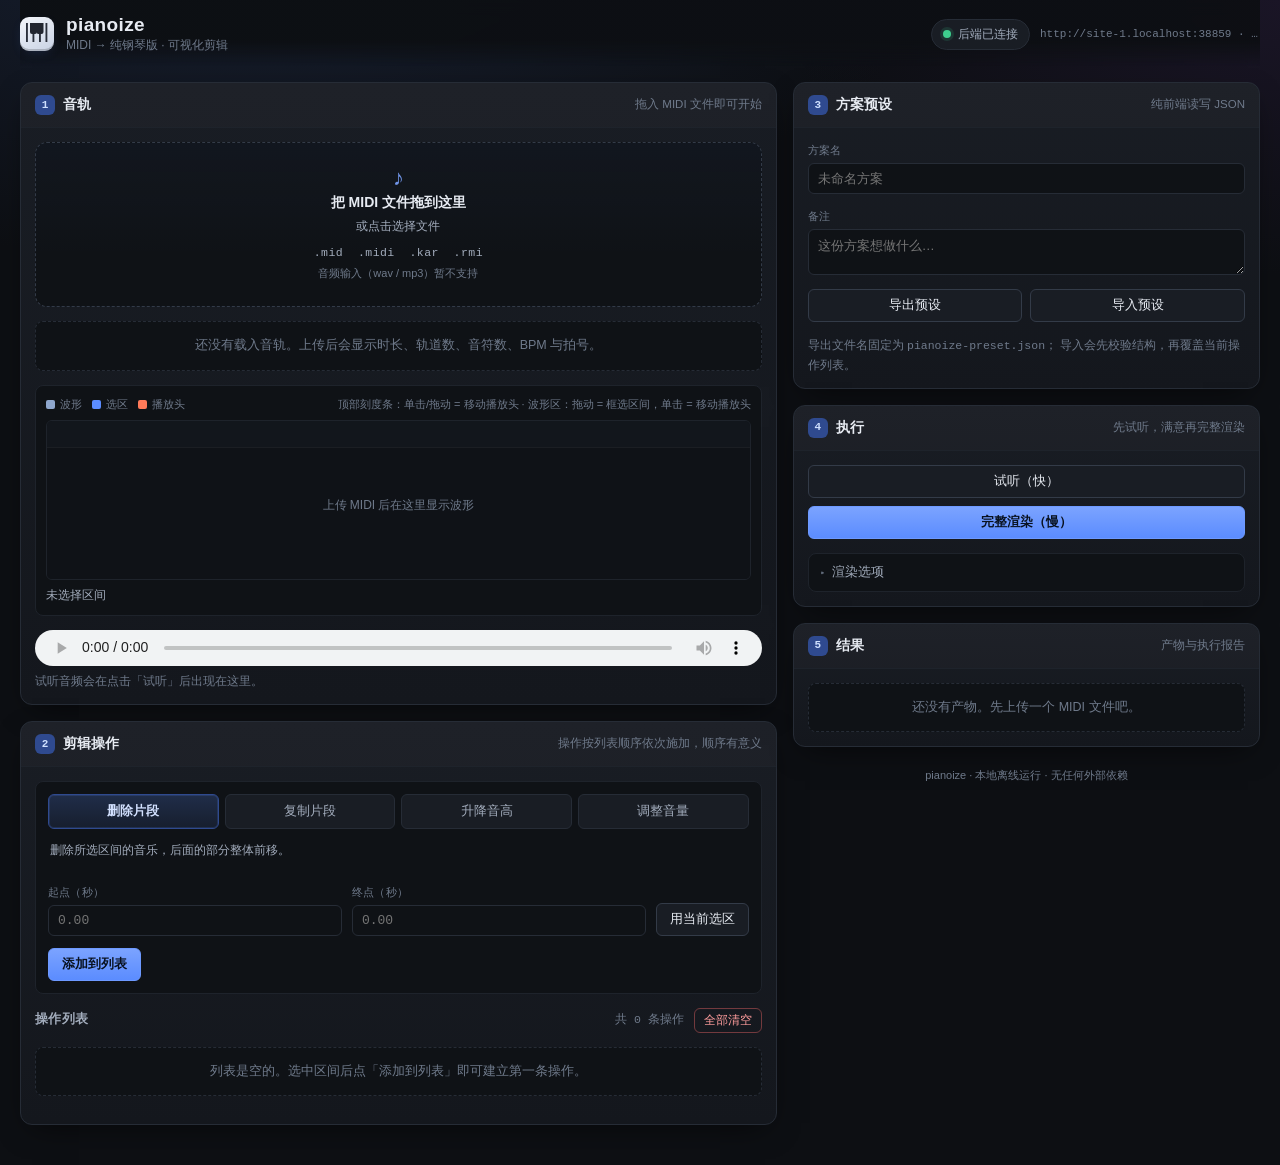
==== commit 059851e9: "﻿fix: 修四个实测问题（转圈不停 / 复制插入位置 / 幽灵结果 / 音色库） ## 1. 执行区永远转圈、结果区永远不出现（最严重）  根因是**纯 CSS 的静默故障**：.busy / .r" ====
--- a/src/pianoize/web/static/index.html
+++ b/src/pianoize/web/static/index.html
@@ -192,7 +192,7 @@
               </button>
             </div>
 
-            <!-- duplicate 专属：重复次数 -->
+            <!-- duplicate 专属：重复次数 + 插入位置 -->
             <div class="kind-extra" data-for="duplicate" hidden>
               <div class="field-row">
                 <label class="field">
@@ -206,6 +206,28 @@
                   <button type="button" class="quick-btn" data-target="op-repeat" data-value="3">3</button>
                   <button type="button" class="quick-btn" data-target="op-repeat" data-value="4">4</button>
                 </div>
+              </div>
+              <div class="field-row">
+                <label class="field">
+                  <span class="field-label">插到哪里</span>
+                  <select class="num-input" id="op-insert-mode">
+                    <option value="after">紧跟该段之后</option>
+                    <option value="end">整首曲子的末尾</option>
+                    <option value="custom">指定时间点</option>
+                  </select>
+                </label>
+                <label class="field" id="op-insert-at-field" hidden>
+                  <span class="field-label">插入时间（秒）</span>
+                  <input type="number" class="num-input mono" id="op-insert-at"
+                         step="0.1" min="0" value="0" inputmode="decimal" />
+                </label>
+                <button type="button" class="quick-btn" id="op-insert-use-playhead"
+                        title="用当前播放头所在的时间点">
+                  用播放头
+                </button>
+              </div>
+              <div class="kind-note">
+                副本会插到指定位置，并把该位置之后的内容整体后移，不会盖掉原有音乐。
               </div>
             </div>
 
--- a/src/pianoize/web/static/app.css
+++ b/src/pianoize/web/static/app.css
@@ -9,6 +9,25 @@
  * 注意：app.js 绘制波形时会用 getComputedStyle 读取下面 --wave-* / --sel-* /
  *      --playhead 等变量，所以「配色只在这一个文件里改」这一点是成立的。
  * ========================================================================== */
+
+/* ----------------------------------------------------------------------------
+ * 【必须放在最前面】让 hidden 属性真的生效
+ *
+ * 浏览器对 [hidden] 的默认样式是 display:none，但它的优先级来自 UA 样式表，
+ * **任何作者样式里写了 display 的规则都会盖掉它**。
+ *
+ * 踩过的坑：.busy / .result-files / .report-wrap / .meta-grid / .dup-list
+ * 都写了 display:flex|grid，于是 JS 里 setBusy(false) 明明执行了、
+ * hidden=true 也设上了，元素却照样显示 —— 表现就是「渲染完了还在转圈、
+ * 结果区永远不出现」。加这一条兜底后，hidden 才真正等于隐藏。
+ *
+ * 用 !important 是刻意的：这条规则要压过本项目里所有 display 声明，
+ * 否则以后任何新组件都可能再踩同一个坑。tools/lint_frontend.py 里有
+ * 对应的检查，防止它被删掉。
+ * -------------------------------------------------------------------------- */
+[hidden] {
+  display: none !important;
+}
 
 :root {
   /* ---- 底色层次：越往上层越亮 ---- */
